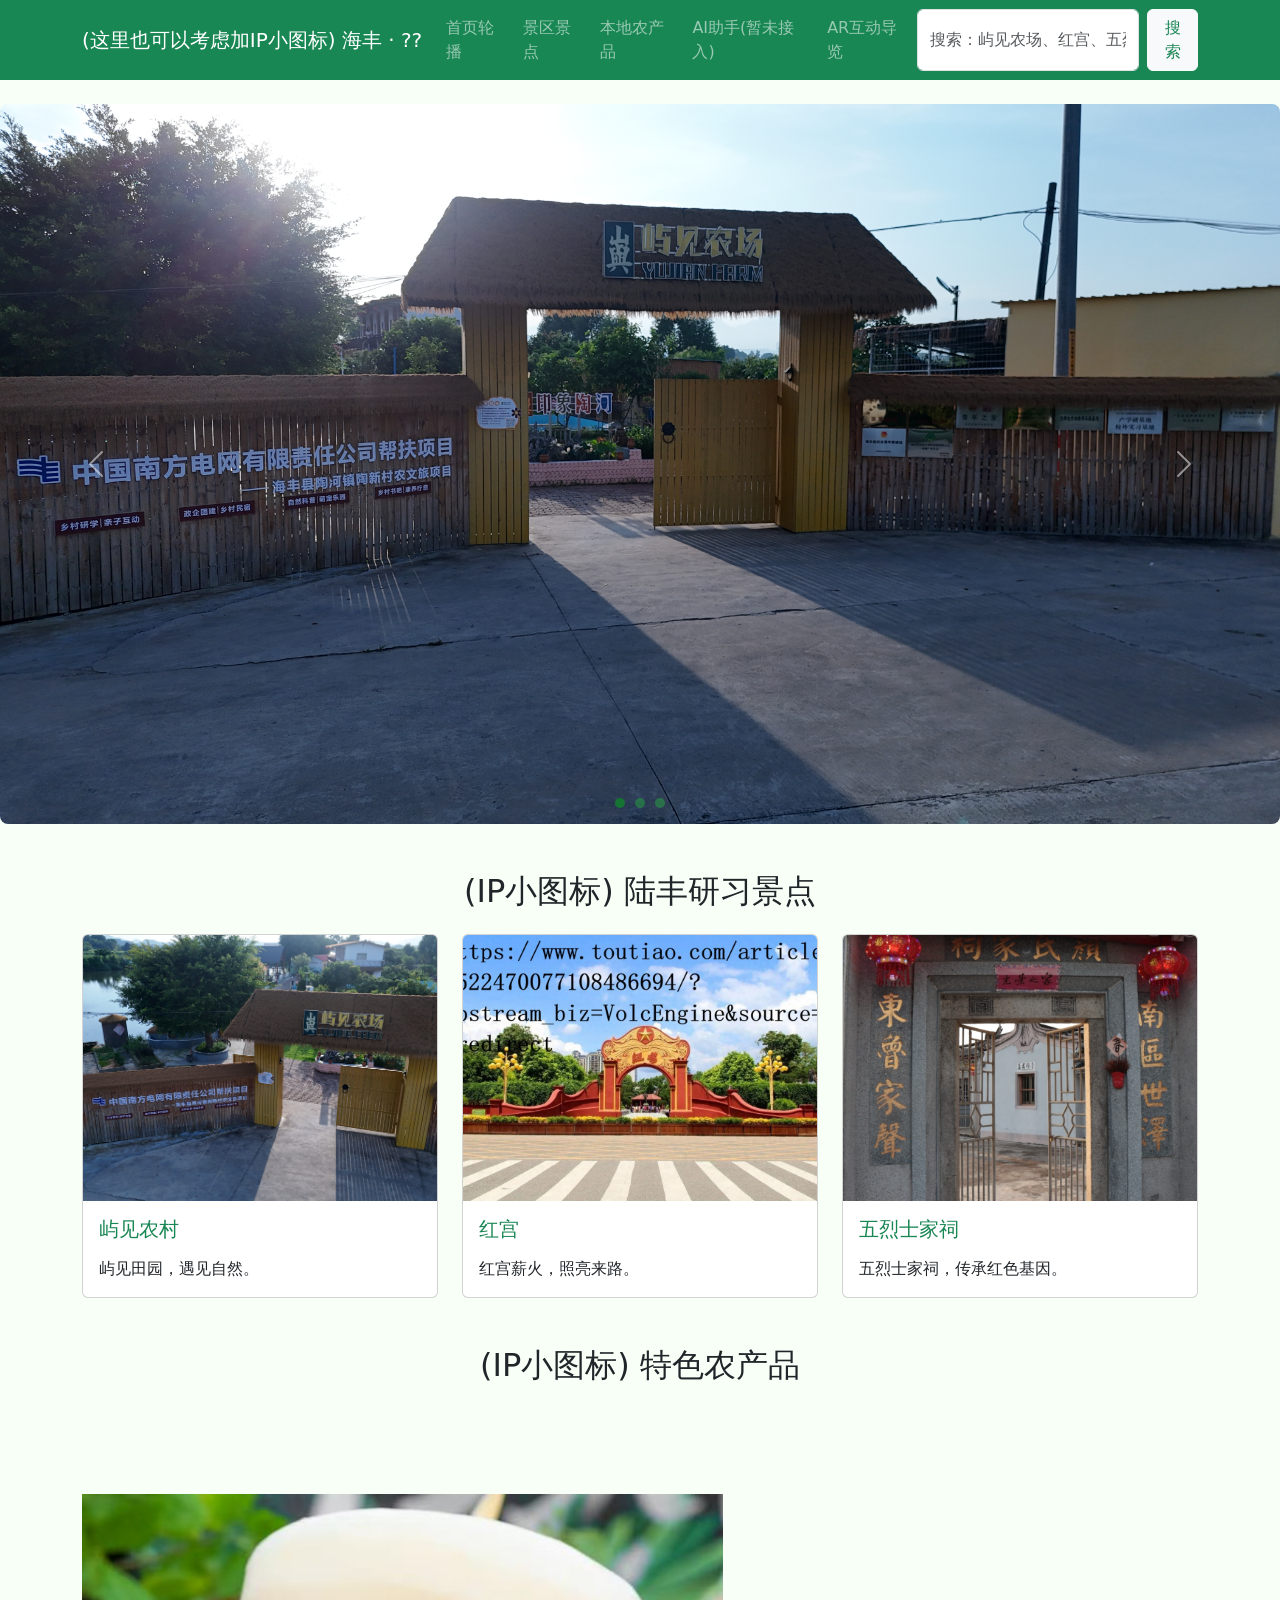
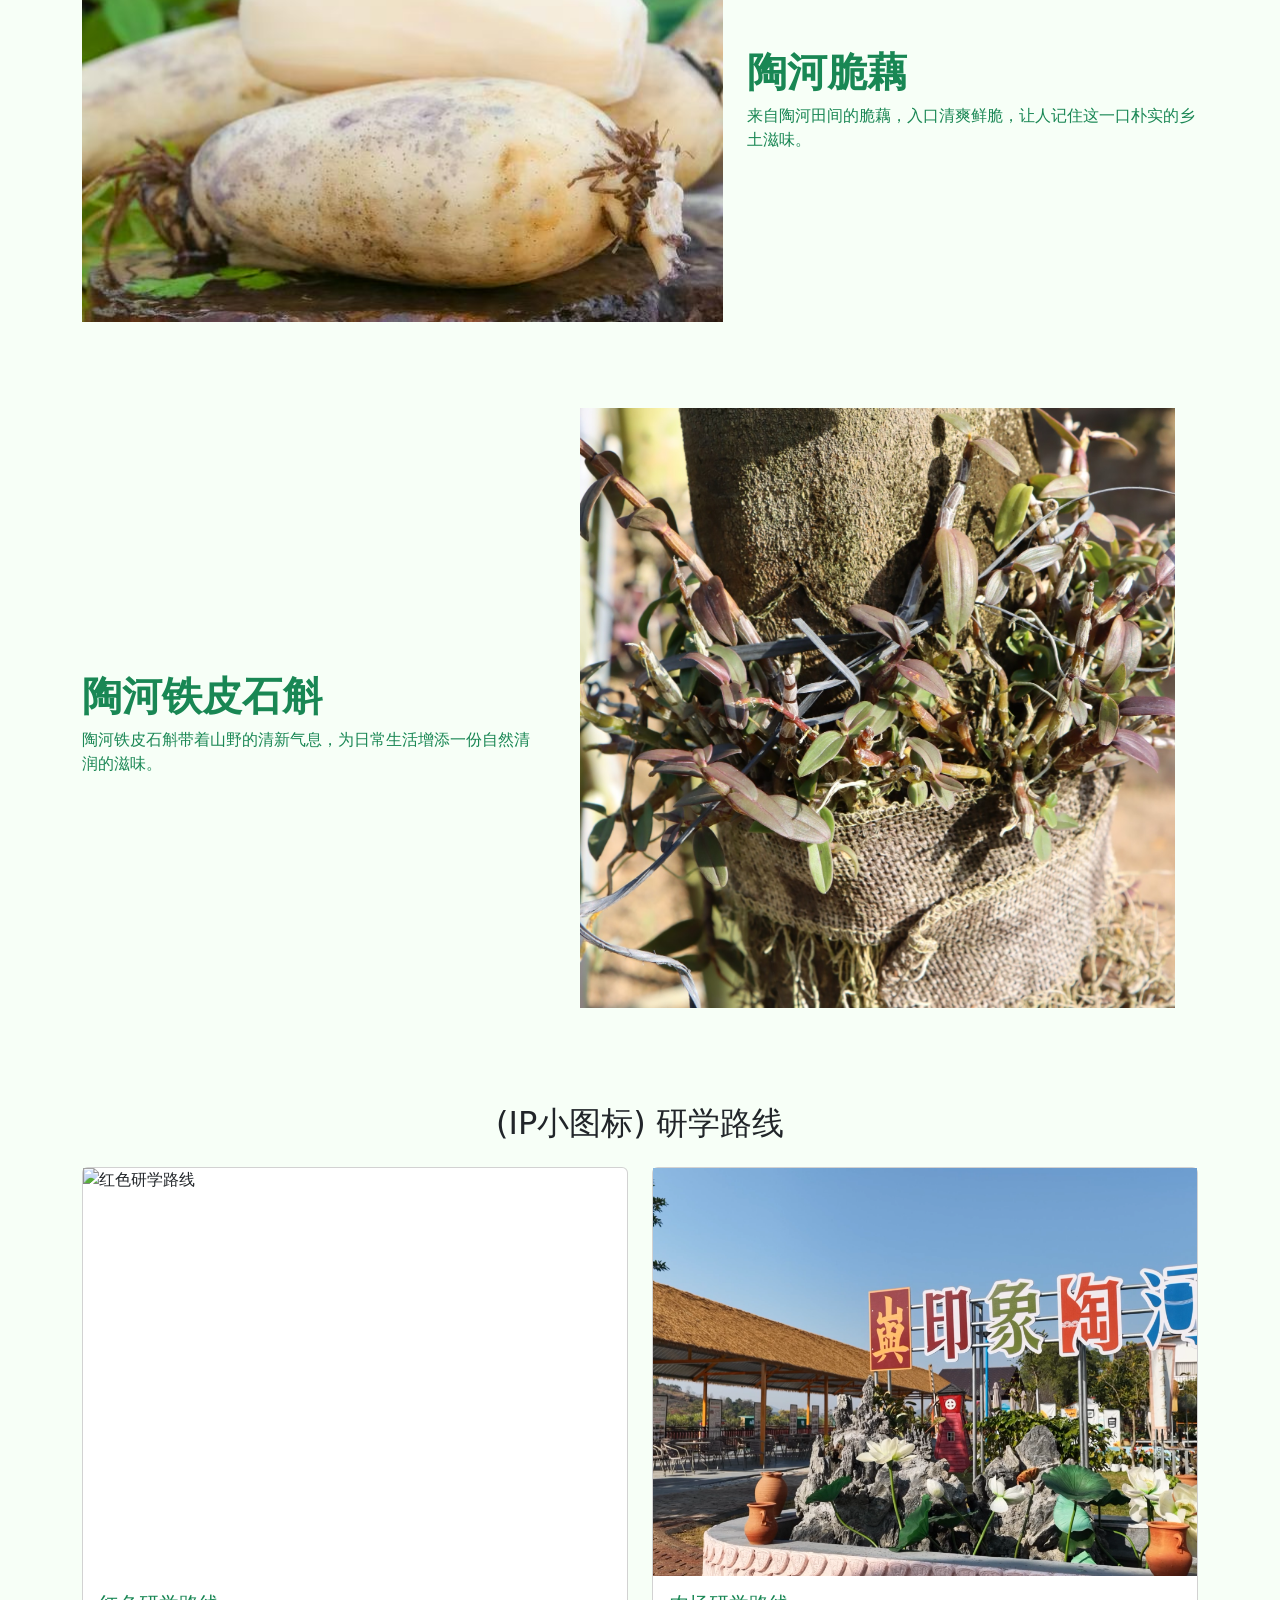
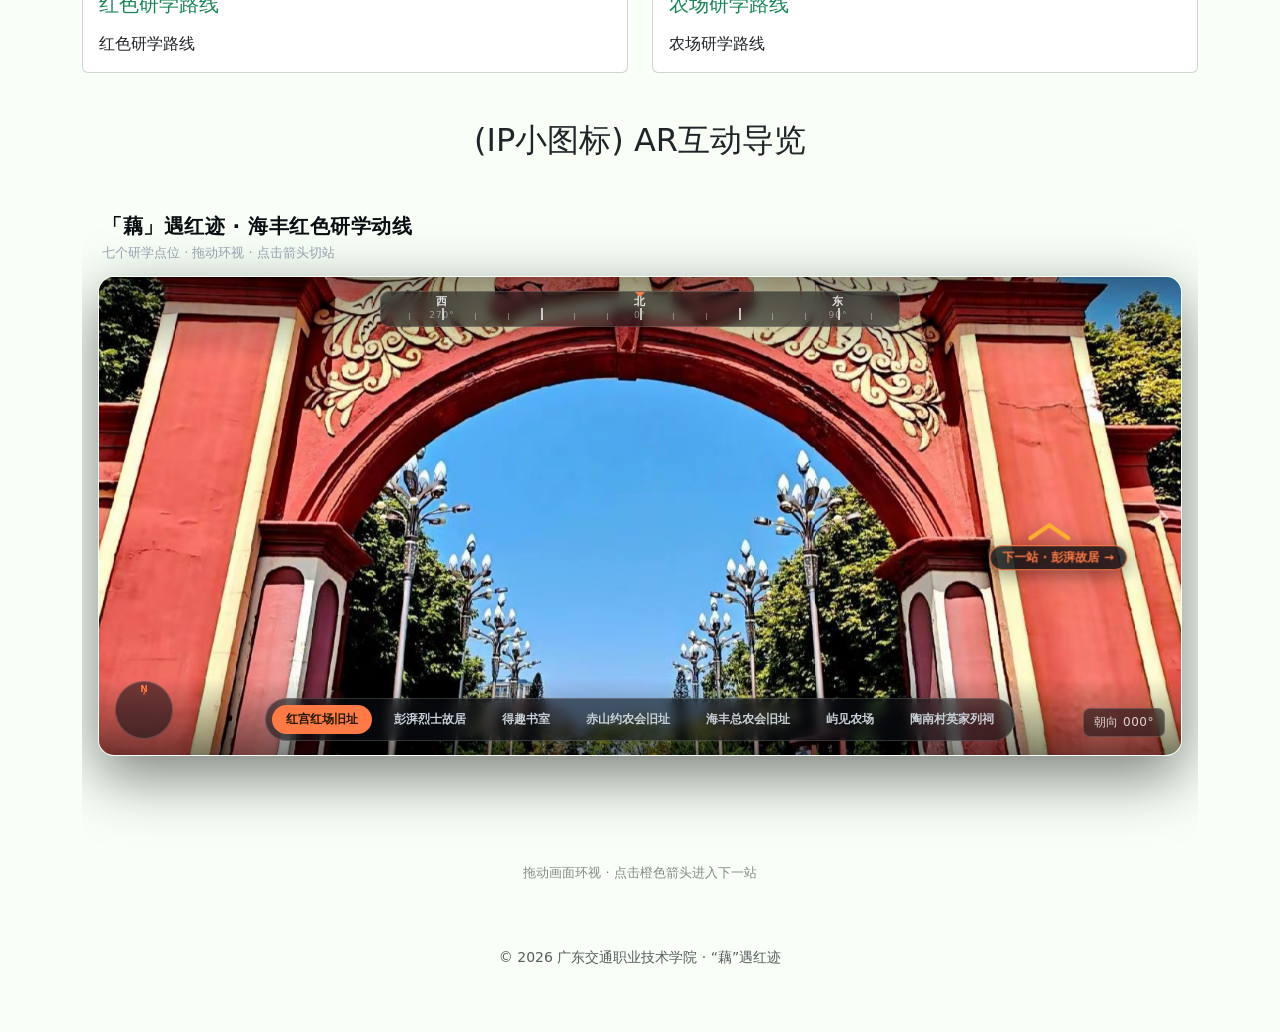
==== index.html @ d26c69d0 "11.13test" ====
<!DOCTYPE html>
<html lang="zh-CN">

<head>
    <meta charset="UTF-8">
    <meta name="viewport" content="width=device-width, initial-scale=1.0">
    <title>海丰红色研学与屿见农场数字化交互宣传平台</title>
    <link href="https://cdn.jsdelivr.net/npm/bootstrap@5.3.0/dist/css/bootstrap.min.css" rel="stylesheet">
    <link rel="stylesheet" href="css/style.css">
</head>

<body>
    <!-- ===== 导航栏 ===== -->
    <nav class="navbar navbar-expand-lg bg-success navbar-dark fixed-top">
        <div class="container">
            <a class="navbar-brand" href="index.html#banner">(这里也可以考虑加IP小图标) 海丰 · ??</a>
            <button class="navbar-toggler" type="button" data-bs-toggle="collapse" data-bs-target="#navMenu">
                <span class="navbar-toggler-icon"></span>
            </button>
            <div class="collapse navbar-collapse" id="navMenu">
                <ul class="navbar-nav me-auto">
                    <li class="nav-item"><a class="nav-link" href="#banner">首页轮播</a></li>
                    <li class="nav-item"><a class="nav-link" href="#spot">景区景点</a></li>
                    <li class="nav-item"><a class="nav-link" href="#farm">本地农产品</a></li>
                    <!-- <li class="nav-item"><a class="nav-link" href="#food">特色小吃</a></li> -->
                    <!-- <li class="nav-item"><a class="nav-link" href="#map">村镇地图(或研学路线)</a></li> -->
                    <!-- <li class="nav-item"><a class="nav-link" href="team/index.html">团队风采(要不要?)</a></li> -->
                    <li class="nav-item"><a class="nav-link" href="#AI">AI助手(暂未接入)</a></li>
                    <li class="nav-item"><a class="nav-link" href="#AR">AR互动导览</a></li>
                </ul>
                <form class="d-flex" onsubmit="goSearch(event)">
                    <input id="searchKey" class="form-control me-2" placeholder="搜索：屿见农场、红宫、五烈士家祠" required>
                    <button class="btn btn-light text-success" type="submit">搜索</button>
                </form>
            </div>
        </div>
    </nav>

    <!-- ===== 轮播图 ===== -->
    <section id="banner" class="mt-5">
        <div id="carouselExampleIndicators" class="carousel slide" data-bs-ride="carousel">
            <div class="carousel-indicators img-fluid">
                <button type="button" data-bs-target="#carouselExampleIndicators" data-bs-slide-to="0" class="active"
                    aria-current="true"></button>
                <button type="button" data-bs-target="#carouselExampleIndicators" data-bs-slide-to="1"></button>
                <button type="button" data-bs-target="#carouselExampleIndicators" data-bs-slide-to="2"></button>
            </div>
            <div class="carousel-inner">
                <div class="carousel-item active">
                    <img src="./images/yujianfarm/yujianfarmA.JPG"
                        class="img-fluid d-md-block d-none w-100 banner-img img-border" alt="屿见农村">
                    <div class="carousel-caption d-none d-md-block">
                    </div>
                    <img src="./images/yujianfarm/yujianfarmA.JPG"
                        class="mobile-banner-img img-fluid d-md-none d-block w-100 img-border" alt="屿见农村">
                    <div class="carousel-caption d-block d-md-none">
                    </div>
                </div>
                <div class="carousel-item">
                    <img src="./images/honggon/honggonA(wubanquan).png" loading="lazy"
                        class="d-md-block d-none w-100 banner-img img-border" alt="红宫">
                    <div class="carousel-caption d-none d-md-block">
                    </div>
                    <img src="./images/honggon/honggonA(wubanquan).png" loading="lazy"
                        class="mobile-banner-img img-fluid d-md-none d-block w-100 img-border" alt="红宫">
                    <div class="carousel-caption d-block d-md-none">
                    </div>
                </div>
                <div class="carousel-item">
                    <img src="./images/wulieshi/wulieshiguan.png" loading="lazy"
                        class="d-md-block d-none banner-img w-100 img-border" alt="五烈士家祠">
                    <div class="carousel-caption d-none d-md-block">
                    </div>
                    <img src="./images/wulieshi/wulieshiguan.png" loading="lazy"
                        class="mobile-banner-img img-fluid d-md-none d-block w-100 img-border" alt="五烈士家祠">
                    <div class="carousel-caption d-block d-md-none">
                    </div>
                </div>
            </div>
            <button class="carousel-control-prev" type="button" data-bs-target="#carouselExampleIndicators"
                data-bs-slide="prev">
                <span class="carousel-control-prev-icon" aria-hidden="true"></span>
                <span class="visually-hidden">Previous</span>
            </button>
            <button class="carousel-control-next" type="button" data-bs-target="#carouselExampleIndicators"
                data-bs-slide="next">
                <span class="carousel-control-next-icon" aria-hidden="true"></span>
                <span class="visually-hidden">Next</span>
            </button>
        </div>
    </section>

    <div class="container py-5">
        <!-- ===== 景点板块 ===== -->
        <section id="spot" class="mb-5 scroll-block">
            <h2 class="text-center mb-4">(IP小图标) 陆丰研习景点</h2>
            <div class="row g-4">
                <div class="col-md-4">
                    <a href="spot/yujianfarm.html" class="text-success text-decoration-none">
                        <div class="card h-100">
                            <img src="./images/yujianfarm/yujianfarmB.JPG" class="card-img-top" alt="屿见农村">
                            <div class="card-body">
                                <h5 class="card-title text-success mb-3">屿见农村</h5>
                                <p class="card-text">屿见田园，遇见自然。</p>
                            </div>
                        </div>
                    </a>
                </div>
                <div class="col-md-4">
                    <a href="spot/honggon.html" class="text-success text-decoration-none">
                        <div class="card h-100">
                            <img src="./images/honggon/honggonB(wubanquan).jpg" class="card-img-top" alt="红宫">
                            <div class="card-body">
                                <h5 class="card-title text-success mb-3">红宫</h5>
                                <p class="card-text">红宫薪火，照亮来路。</p>
                            </div>
                        </div>
                    </a>
                </div>
                <div class="col-md-4">
                    <a href="spot/wulieshijiaci.html" class="text-success text-decoration-none">
                        <div class="card h-100">
                            <img src="./images/wulieshi/wulieshiguan.png" class="card-img-top" alt="五烈士家祠">
                            <div class="card-body">
                                <h5 class="card-title text-success mb-3">五烈士家祠</h5>
                                <p class="card-text">五烈士家祠，传承红色基因。</p>
                            </div>
                        </div>
                    </a>
                </div>
            </div>
        </section>

        <!-- ===== 农产品板块 ===== -->
        <section id="farm" class="mb-5 scroll-block">
            <h2 class="text-center mb-4">(IP小图标) 特色农产品</h2>
            <div class="row">

                <!-- <div class="col-md-6">
                    <a href="farm/ou.html" class="text-success text-decoration-none">
                        <div class="card h-100">
                            <img src="./images/nongchanpin/ou.jpg" loading="lazy" class="card-img-top" alt="陶河脆藕">
                            <div class="card-body">
                                <h5 class="card-title text-success mb-3">陶河脆藕</h5>
                                <p class="card-text">陶河脆藕，鲜脆满口。</p>
                            </div>
                        </div>
                    </a>
                </div> -->


                <div class="col-md-7">
                    <a href="farm/ou.html" class="text-success text-decoration-none">
                        <div class="farm_photo">
                            <!-- <div class="photo__glow" aria-hidden="true"></div> -->
                            <img src="./images/nongchanpin/ou.jpg" loading="lazy" alt="陶河脆藕">
                        </div>
                    </a>
                </div>
                <div class="col-md-5 d-flex flex-column justify-content-center">
                    <a href="farm/ou.html" class="text-success text-decoration-none">
                        <div class="w-100">
                            <h1 class="fw-semibold">陶河脆藕</h1>
                            <p>来自陶河田间的脆藕，入口清爽鲜脆，让人记住这一口朴实的乡土滋味。</p>
                        </div>
                    </a>
                </div>


                <!-- <div class="col-md-6">
                    <a href="./farm/shihu.html" class="text-success text-decoration-none">
                        <div class="card h-100">
                            <img src="./images/nongchanpin/shihu.JPG" loading="lazy" class="card-img-top" alt="农产品3">
                            <div class="card-body">
                                <h5 class="card-title text-success mb-3">陶河铁皮石斛</h5>
                                <p class="card-text">山地石斛，清润养生</p>
                            </div>
                        </div>
                    </a>
                </div> -->

                <div class="col-md-5 d-flex flex-column justify-content-center d-md-flex d-none">
                    <a href="farm/shihu.html" class="text-success text-decoration-none">
                        <div class="w-100">
                            <h1 class="fw-semibold">陶河铁皮石斛</h1>
                            <p> 陶河铁皮石斛带着山野的清新气息，为日常生活增添一份自然清润的滋味。</p>
                        </div>
                    </a>
                </div>
                <div class="col-md-7 mb-5">
                    <a href="farm/shihu.html" class="text-success text-decoration-none">
                        <div class="farm_photo">
                            <!-- <div class="photo__glow" aria-hidden="true"></div> -->
                            <img src="./images/nongchanpin/shihu.JPG" loading="lazy" alt="陶河铁皮石斛">
                        </div>
                    </a>
                </div>
                <div class="col-md-5 d-flex flex-column justify-content-center d-md-none">
                    <a href="farm/shihu.html" class="text-success text-decoration-none">
                        <div class="w-100">
                            <h1 class="fw-semibold">陶河铁皮石斛</h1>
                            <p> 陶河铁皮石斛带着山野的清新气息，为日常生活增添一份自然清润的滋味。</p>
                        </div>
                    </a>
                </div>
            </div>
        </section>

        <!-- ===== 特色小吃板块 ===== -->
        <!-- <section id="food" class="mb-5 scroll-block">
            <h2 class="text-center mb-4">(IP小图标) 地道特色小吃</h2>
            <div class="row g-4">
                <div class="col-md-3">
                    <a href="food/hexian.html" class="text-success text-decoration-none">
                        <div class="card h-100">
                            <img src="./images/tesexiaochi/hexian.jpg" loading="lazy" class="card-img-top" alt="特色小吃1">
                            <div class="card-body">
                                <h5 class="card-title text-success mb-3">特色小吃1</h5>
                                <p class="card-text">小吃描述1</p>
                            </div>
                        </div>
                    </a>
                </div>
                <div class="col-md-3">
                    <a href="food/sunrou.html" class="text-success text-decoration-none">
                        <div class="card h-100">
                            <img src="./images/tesexiaochi/zhurousun.jpg" loading="lazy" class="card-img-top"
                                alt="特色小吃2">
                            <div class="card-body">
                                <h5 class="card-title text-success mb-3">特色小吃2</h5>
                                <p class="card-text">小吃描述2</p>
                            </div>
                        </div>
                    </a>
                </div>
                <div class="col-md-3">
                    <a href="food/zugaogao.html" class="text-success text-decoration-none">
                        <div class="card h-100">
                            <img src="./images/tesexiaochi/bozaigao.jpg" loading="lazy" class="card-img-top"
                                alt="特色小吃3">
                            <div class="card-body">
                                <h5 class="card-title text-success mb-3">特色小吃3</h5>
                                <p class="card-text">小吃描述3</p>
                            </div>
                        </div>
                    </a>
                </div>
                <div class="col-md-3">
                    <a href="food/gegeng.html" class="text-success text-decoration-none">
                        <div class="card h-100">
                            <img src="./images/tesexiaochi/fenggegeng.jpg" loading="lazy" class="card-img-top"
                                alt="特色小吃4">
                            <div class="card-body">
                                <h5 class="card-title text-success mb-3">特色小吃4</h5>
                                <p class="card-text">小吃描述4</p>
                            </div>
                        </div>
                    </a>
                </div>
            </div>
        </section> -->

        <!-- ===== 地图板块 ===== -->

        <!-- <section id="map" class="mb-5 scroll-block">
            <h2 class="text-center mb-4">🗺️ 连江口镇地图</h2>
            <div class="card shadow-sm">
                <div class="card-body p-0">
                    <iframe src="https://ditu.amap.com/ssr/embed/place?id=B02FB0OK1F&amp;name=%E8%BF%9E%E6%B1%9F%E5%8F%A3%E9%95%87&amp;lng=113.299975&amp;lat=24.015193&amp;address=%E8%8B%B1%E5%BE%B7%E5%B8%82&amp;zoom=16&amp;source=poi_detail&amp;platform=pc" width="100%" height="450" frameborder="0"
                        style="border-radius:12px; border:2px solid #28a745;">
                    </iframe>
                </div>
            </div>
            <div class="text-center mt-3">
                <a href="https://ditu.amap.com/ssr/embed/place?id=B02FB0OK1F&amp;name=%E8%BF%9E%E6%B1%9F%E5%8F%A3%E9%95%87&amp;lng=113.299975&amp;lat=24.015193&amp;address=%E8%8B%B1%E5%BE%B7%E5%B8%82&amp;zoom=16&amp;source=poi_detail&amp;platform=pc" target="_blank" class="btn btn-success btn-lg">
                    🗺️ 点此查看地图
                </a>
            </div>
        </section> -->
        <section id="map" class="mb-5 scroll-block">
            <h2 class="text-center mb-4">(IP小图标) 研学路线</h2>
            <div class="row g-4">
                <div class="col-md-6">
                    <a href="food/gegeng.html" class="text-success text-decoration-none">
                        <div class="card h-100">
                            <div class="yanxue_box">
                                <img src="./images/tesexiaochi/fenggegeng.jpg" loading="lazy" class="yanxue_img"
                                    alt="红色研学路线">
                            </div>
                            <div class="card-body">
                                <h5 class="card-title text-success mb-3">红色研学路线</h5>
                                <p class="card-text">红色研学路线</p>
                            </div>
                        </div>
                    </a>
                </div>
                <div class="col-md-6">
                    <a href="spot/yujianfarm.html#yanxue_farm" class="text-success text-decoration-none">
                        <div class="card h-100">
                            <div class="yanxue_box">
                                <img src="./images/yujianfarm/yanxuefengmian.png" loading="lazy" class="yanxue_img"
                                    alt="农场研学路线">
                            </div>
                            <div class="card-body">
                                <h5 class="card-title text-success mb-3">农场研学路线</h5>
                                <p class="card-text">农场研学路线</p>
                            </div>
                        </div>
                    </a>
                </div>
            </div>
        </section>


        <!-- ===== 团队风采板块（首页展示） ===== -->
        <section id="AR" class="mb-5 scroll-block">
            <h2 class="text-center mb-4">(IP小图标) AR互动导览</h2>
            <div class="ar-wrap">
                <iframe src="ar/AR_haiFeng.html" title="海丰红色研学动线 · 七站互动导览" loading="lazy" allow="fullscreen"
                    referrerpolicy="no-referrer-when-downgrade" style="display:block;width:100%;border:0;border-radius:16px;
                    height:clamp(420px,74vh,720px);">
                </iframe>
                <p class="ar-cap">拖动画面环视 · 点击橙色箭头进入下一站</p>
            </div>

            <!-- <h2 class="text-center mb-4">(IP小图标) 团队风采</h2>
            <div class="row g-4 justify-content-center">
                <div class="col-md-4">
                    <div class="card h-100">
                        <a href="team/index.html" class="text-decoration-none text-reset">
                            <img src="./images/team/zhimingxingdu.png" loading="lazy" 
                            class="card-img-top" alt="团队合照" style="height:220px; object-fit:contain;">
                        <div class="card-body text-center">
                            <h5>🚗 队伍名字？？？</h5>
                            <p class="text-muted">广东交通职业技术学院</p>
                            <p class="text-muted small">海丰红色研学与屿见农场数字化交互宣传平台</p>
                        </div>
                        </a>
                    </div>
                </div>
            </div> -->
        </section>
        <!-- 以上内容暂时对栅格进行了修改,进行了居中 -->
        <!-- 以下内容暂时注释掉，勿删 -->
        <!-- <div class="col-md-4">
                    <div class="card h-100">
                        <a href="./team/lianjiangkouzhen.html" class="text-decoration-none text-reset">
                            <img src="./images/team/jiangkouDiaoYan1.png" class="card-img-top" alt="连江口镇慰问"
                            style="height:220px; object-fit:cover;">
                        <div class="card-body text-center">
                            <h5>💝 连江口镇调研 & 访谈</h5>
                            <p class="text-muted">通过线上线下同步开展调研和访谈</p>
                        </div>
                        </a>
                    </div>
                </div>
                <div class="col-md-4">
                    <div class="card h-100">
                        <a href="team/lianzhangCulture.html" class="text-decoration-none text-reset">
                            <img src="./images/team/lianzhangcunWeiWen.jpg" class="card-img-top" alt="文化调研"
                            style="height:220px; object-fit:cover;">
                        <div class="card-body text-center">
                            <h5>📜 连樟村活动开展</h5>
                            <p class="text-muted">调研村历、民俗、非遗传统文化<br>
                                开展普法教育活动
                            </p>
                        </div>
                        </a>
                    </div>
                </div>
            </div>
            <div class="text-center mt-4">
                <a href="team/index.html" class="btn btn-success">查看全部团队风采 →</a>
            </div>
        </section>
    </div> -->

        <!-- ===== 页脚 ===== -->
        <footer class="text-center py-3">
            <div class="container">
                <p class="mb-0 text-muted small">© 2026 广东交通职业技术学院 · “藕”遇红迹</p>
            </div>
        </footer>

        <script src="https://cdn.jsdelivr.net/npm/bootstrap@5.3.0/dist/js/bootstrap.bundle.min.js"></script>
        <script src="js/main.js"></script>
</body>

</html>
---- css/style.css ----
body{
    background-color:#f7fff7;
    padding-top:56px;
}
@media (max-width:768px) {
    .banner-img {
        aspect-ratio: 16 / 9;
    }
    .farm_photo{
        height: min(85vw, 480px);
    }
}
.banner-img{
    width: 100%;
    aspect-ratio: 16 / 9;
    object-fit: cover;
}
.card-img-top{
    width: 100%;
    aspect-ratio: 4 / 3;
    object-fit: cover;
}
.scroll-block{
    scroll-margin-top:90px;
}
.img-border{
    /* border:6px solid #28a745; */
    border-radius:8px;
}
.carousel-indicators [data-bs-target] {
    width: 10px;
    height: 10px;
    border-radius: 50%;
    background-color: #28a745;
    margin: 0 5px;
    border: none;
}
.carousel-indicators .active {
    background-color: #157333;
}
.text-decoration-none{
    text-decoration: none;
}
.mobile-banner-img {
    width: 100%;
    aspect-ratio: 16 / 9;
    object-fit: cover;
}
.yanxue_box{
    width: 100%;
    aspect-ratio: 4 / 3;
    overflow: hidden;
}
.yanxue_img{
    width: 100%;
    height: 100%;
    object-fit: cover;
    transition: transform 0.5s;
}
.yanxue_img:hover {
    transform: scale(1.1);
}

/* ar */
.ar-wrap{ margin:28px 0; overscroll-behavior:contain }
.ar-cap{ margin:10px 0 0; font-size:13px; color:#888; text-align:center }

/* 农产品样式1 */
.farm_photo{
    height: clamp(340px, 50vw, 600px);
    overflow: hidden;
}
.farm_photo img{
    display: block;
    width: 100%;
    height: 100%;
    object-fit: contain;
    aspect-ratio: 1 / 1;
    /* mask-image: radial-gradient(ellipse 76% 79% at 47% 50%, #000 58%, transparent 100%); */
}

/* 农产品样式2  */
/* .farm_photo {
  position: relative;
  height: clamp(340px, 50vw, 600px);
  display: grid;
  place-items: center;
  isolation: isolate;
}

/* 椭圆外围的发散效果 */
/* .farm_photo_glow {
  position: absolute;
  width: 88%;
  height: 82%;
  border-radius: 50%;
  background: rgba(156, 128, 98, .35);
  filter: blur(28px);
  z-index: -1;
} */

/* .farm_photo img {
  display: block;
  width: 82%;
  height: 76%;
  object-fit: cover;
  border-radius: 50%;
  border: 2px solid rgba(156, 128, 98, .65);
  box-shadow: 0 12px 35px rgba(35, 50, 43, .16);
  transition: transform .7s ease;
}

.farm_photo:hover img {
  transform: scale(1.05);
} */
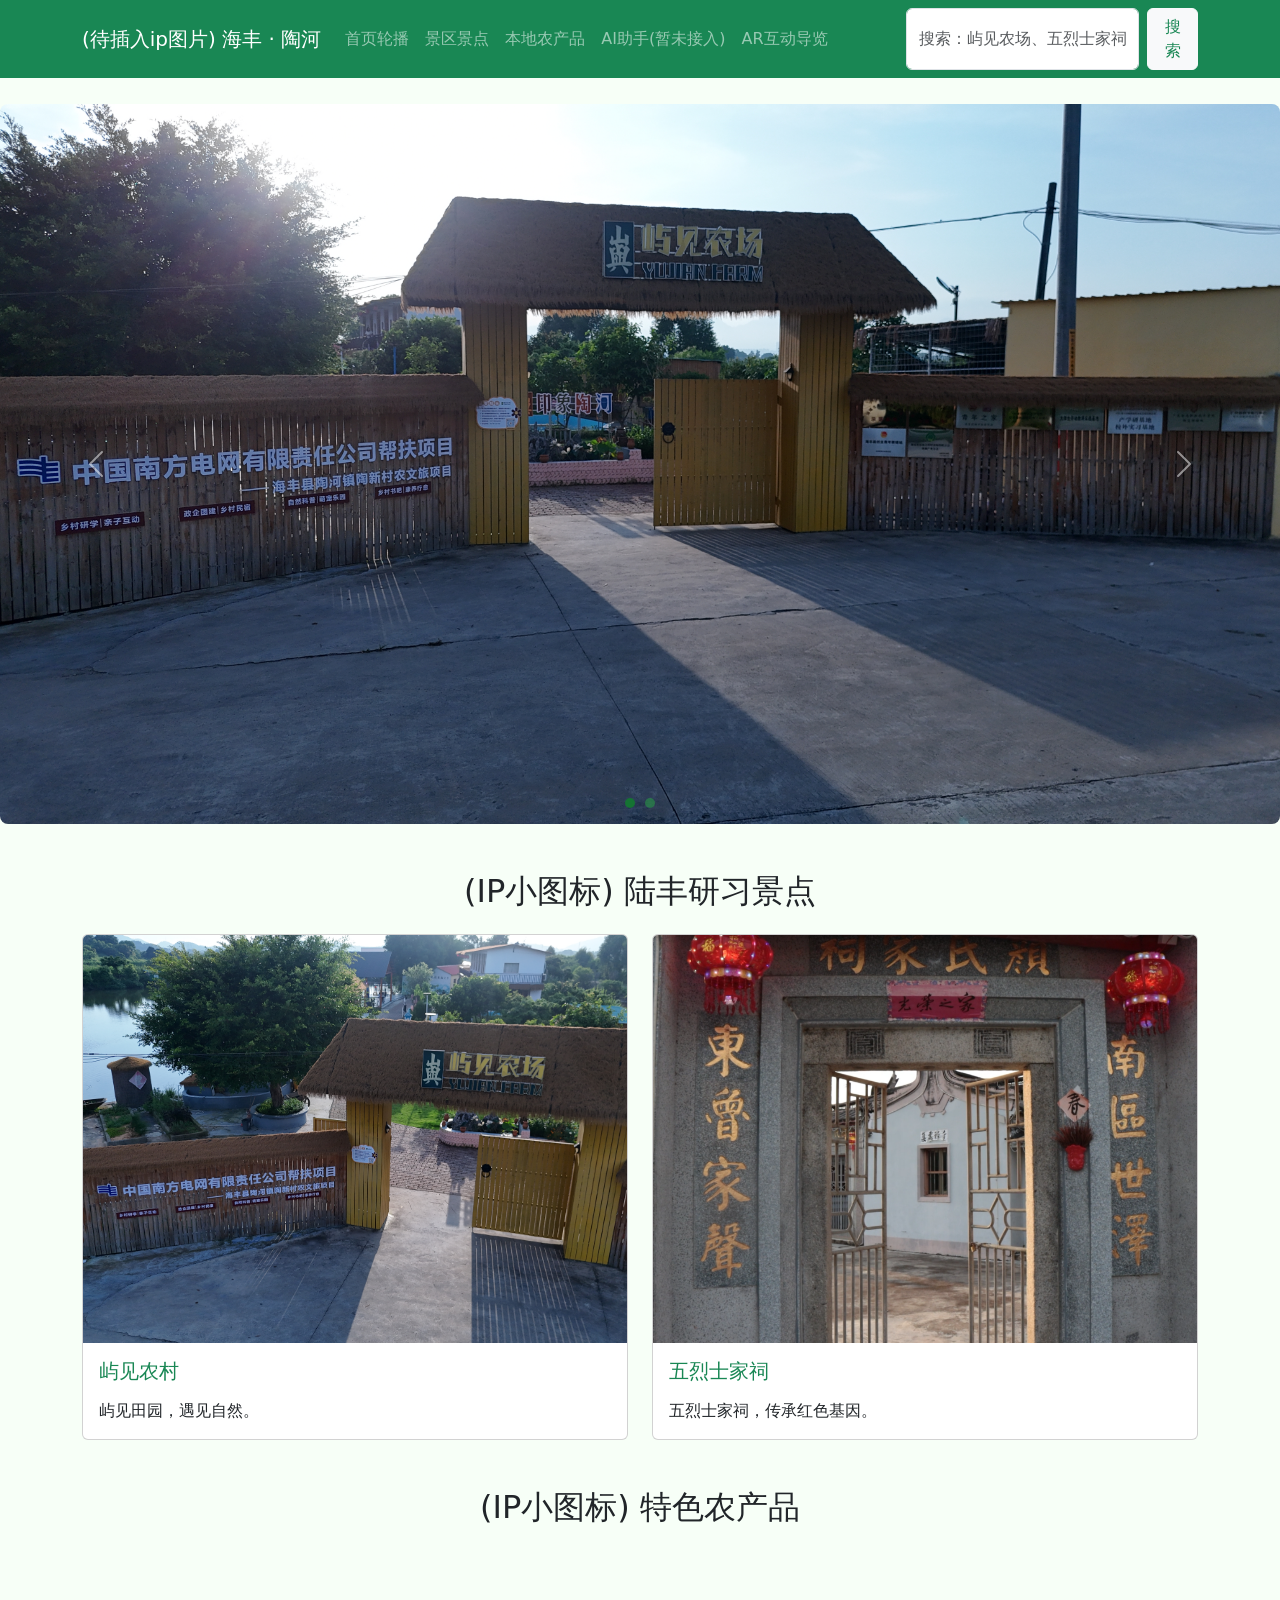
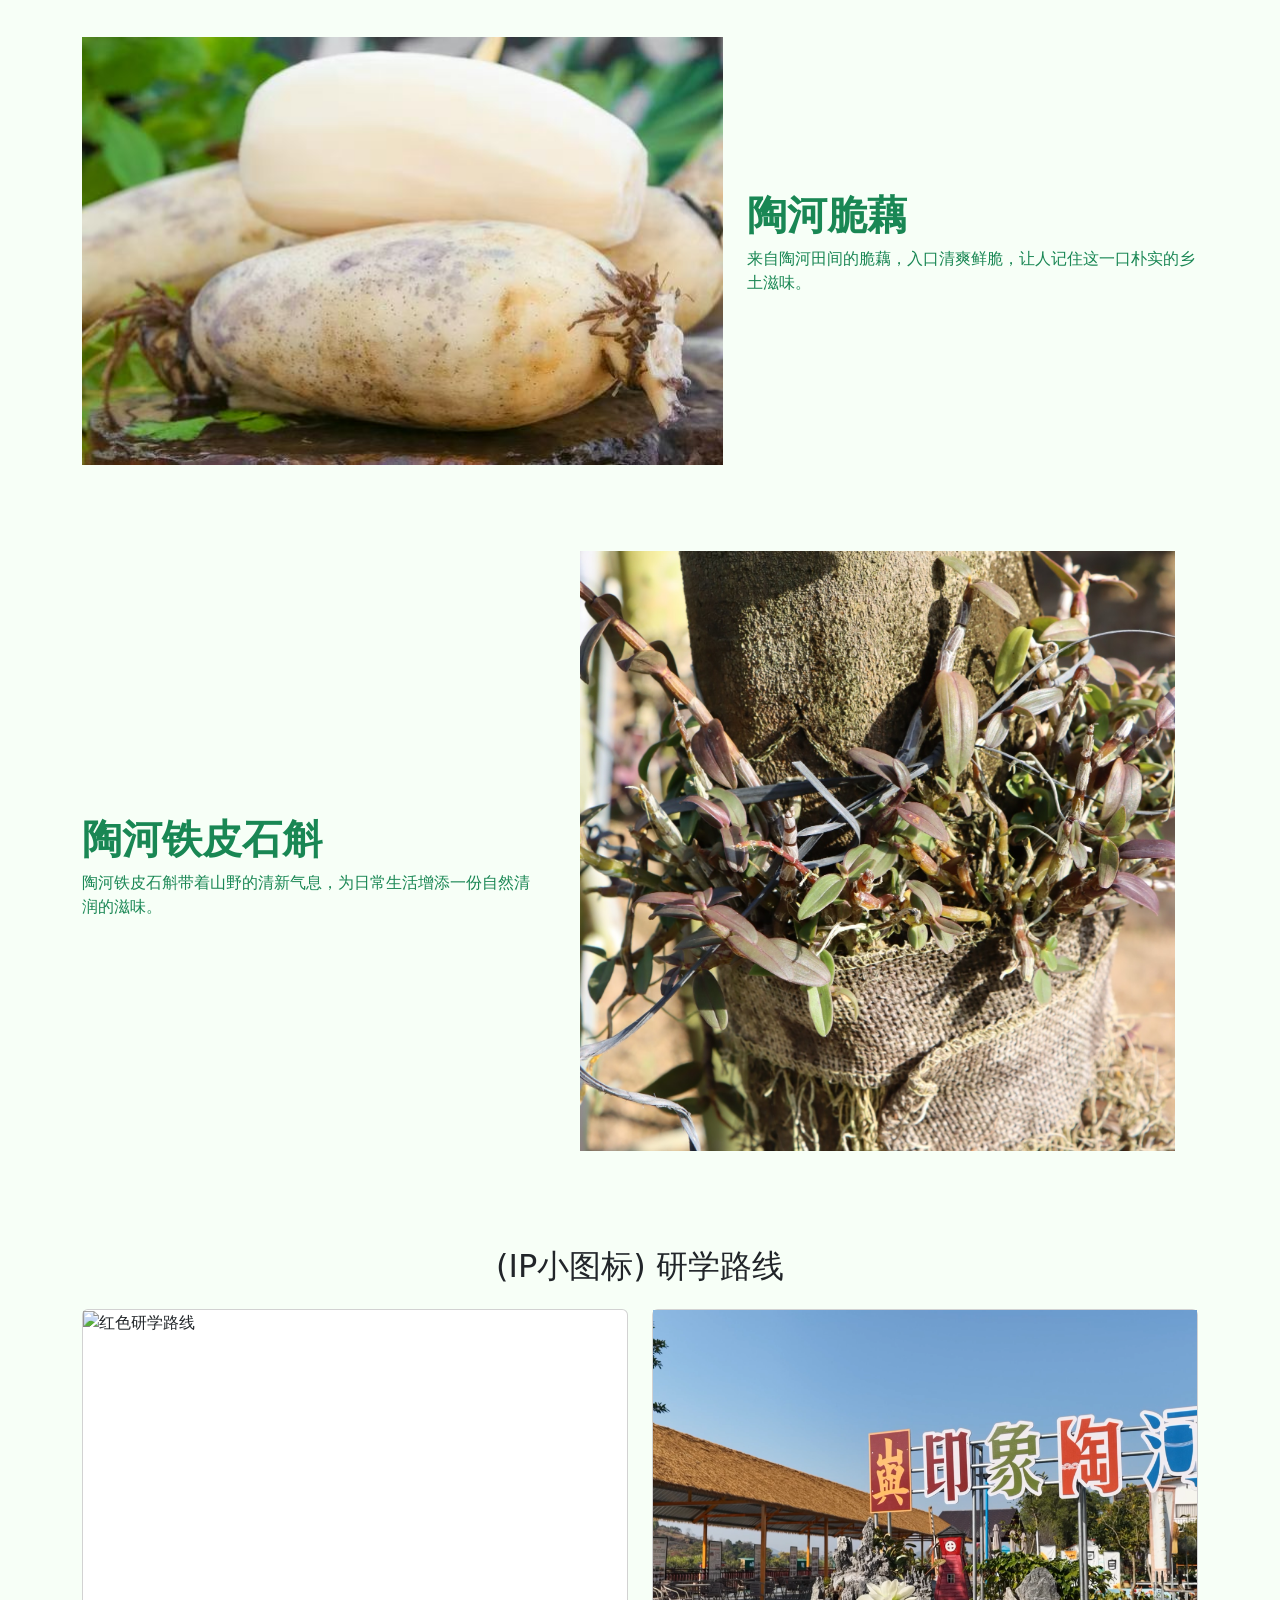
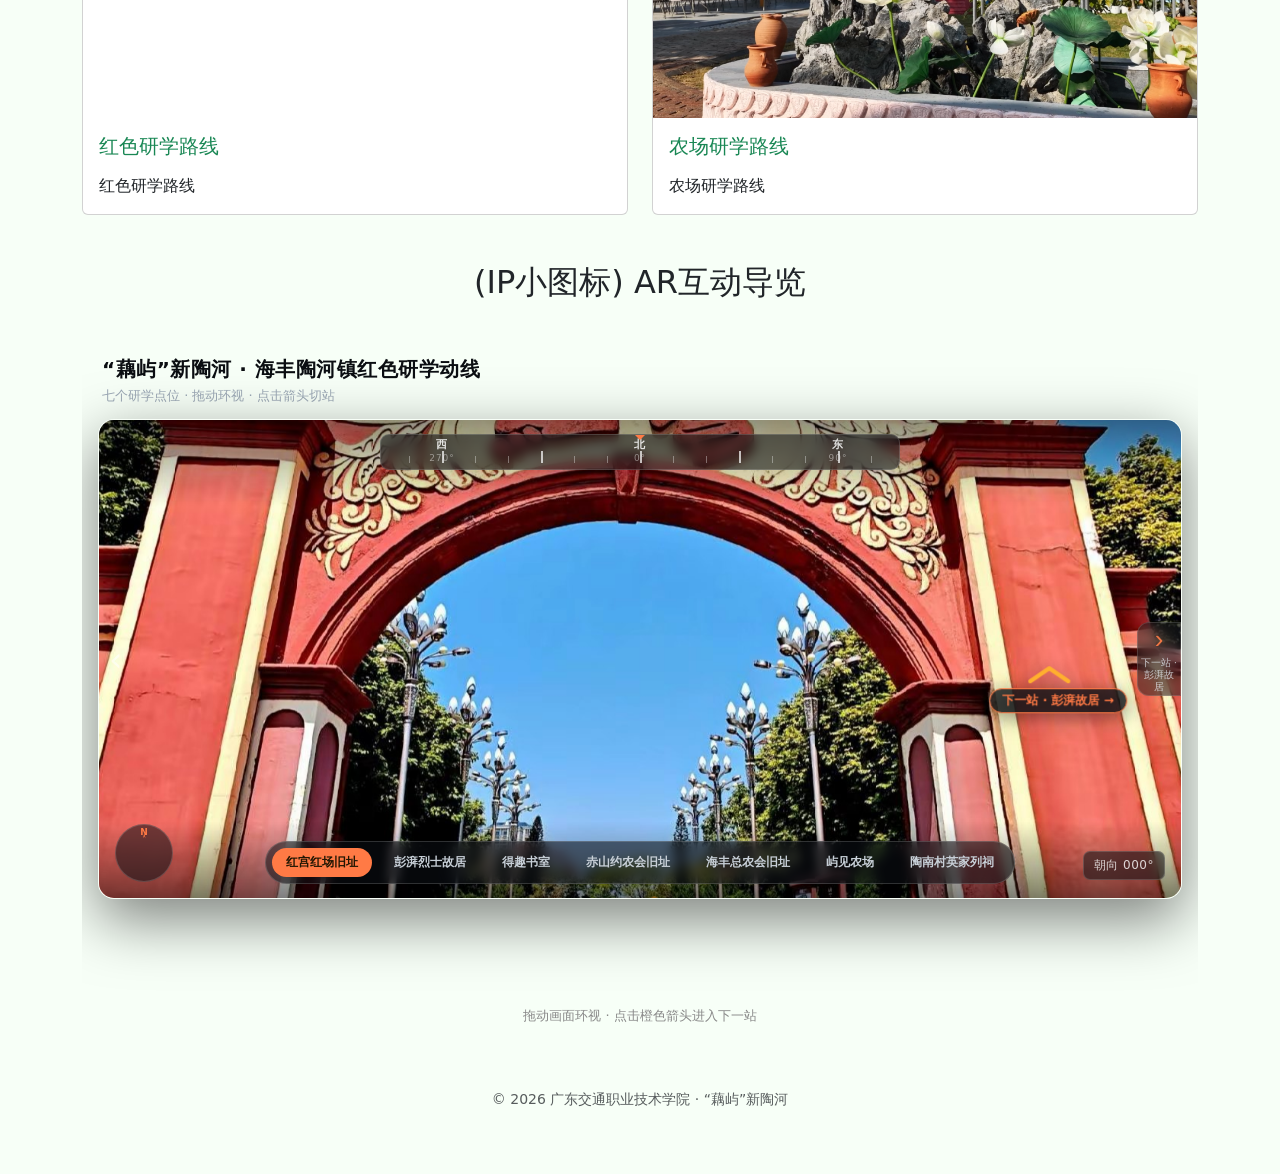
==== commit 657b5d46: "11.17modified and README" ====
--- a/index.html
+++ b/index.html
@@ -13,7 +13,7 @@
     <!-- ===== 导航栏 ===== -->
     <nav class="navbar navbar-expand-lg bg-success navbar-dark fixed-top">
         <div class="container">
-            <a class="navbar-brand" href="index.html#banner">(这里也可以考虑加IP小图标) 海丰 · ??</a>
+            <a class="navbar-brand" href="index.html#banner">(待插入ip图片) 海丰 · 陶河</a>
             <button class="navbar-toggler" type="button" data-bs-toggle="collapse" data-bs-target="#navMenu">
                 <span class="navbar-toggler-icon"></span>
             </button>
@@ -29,7 +29,7 @@
                     <li class="nav-item"><a class="nav-link" href="#AR">AR互动导览</a></li>
                 </ul>
                 <form class="d-flex" onsubmit="goSearch(event)">
-                    <input id="searchKey" class="form-control me-2" placeholder="搜索：屿见农场、红宫、五烈士家祠" required>
+                    <input id="searchKey" class="form-control me-2" placeholder="搜索：屿见农场、五烈士家祠" required>
                     <button class="btn btn-light text-success" type="submit">搜索</button>
                 </form>
             </div>
@@ -43,7 +43,7 @@
                 <button type="button" data-bs-target="#carouselExampleIndicators" data-bs-slide-to="0" class="active"
                     aria-current="true"></button>
                 <button type="button" data-bs-target="#carouselExampleIndicators" data-bs-slide-to="1"></button>
-                <button type="button" data-bs-target="#carouselExampleIndicators" data-bs-slide-to="2"></button>
+                <!-- <button type="button" data-bs-target="#carouselExampleIndicators" data-bs-slide-to="2"></button> -->
             </div>
             <div class="carousel-inner">
                 <div class="carousel-item active">
@@ -56,7 +56,7 @@
                     <div class="carousel-caption d-block d-md-none">
                     </div>
                 </div>
-                <div class="carousel-item">
+                <!-- <div class="carousel-item">
                     <img src="./images/honggon/honggonA(wubanquan).png" loading="lazy"
                         class="d-md-block d-none w-100 banner-img img-border" alt="红宫">
                     <div class="carousel-caption d-none d-md-block">
@@ -65,7 +65,7 @@
                         class="mobile-banner-img img-fluid d-md-none d-block w-100 img-border" alt="红宫">
                     <div class="carousel-caption d-block d-md-none">
                     </div>
-                </div>
+                </div> -->
                 <div class="carousel-item">
                     <img src="./images/wulieshi/wulieshiguan.png" loading="lazy"
                         class="d-md-block d-none banner-img w-100 img-border" alt="五烈士家祠">
@@ -95,7 +95,7 @@
         <section id="spot" class="mb-5 scroll-block">
             <h2 class="text-center mb-4">(IP小图标) 陆丰研习景点</h2>
             <div class="row g-4">
-                <div class="col-md-4">
+                <div class="col-md-6">
                     <a href="spot/yujianfarm.html" class="text-success text-decoration-none">
                         <div class="card h-100">
                             <img src="./images/yujianfarm/yujianfarmB.JPG" class="card-img-top" alt="屿见农村">
@@ -106,7 +106,7 @@
                         </div>
                     </a>
                 </div>
-                <div class="col-md-4">
+                <!-- <div class="col-md-4">
                     <a href="spot/honggon.html" class="text-success text-decoration-none">
                         <div class="card h-100">
                             <img src="./images/honggon/honggonB(wubanquan).jpg" class="card-img-top" alt="红宫">
@@ -116,8 +116,8 @@
                             </div>
                         </div>
                     </a>
-                </div>
-                <div class="col-md-4">
+                </div> -->
+                <div class="col-md-6">
                     <a href="spot/wulieshijiaci.html" class="text-success text-decoration-none">
                         <div class="card h-100">
                             <img src="./images/wulieshi/wulieshiguan.png" class="card-img-top" alt="五烈士家祠">
@@ -312,7 +312,7 @@
         </section>
 
 
-        <!-- ===== 团队风采板块（首页展示） ===== -->
+        <!-- ===== AR互动导览板块（首页展示） ===== -->
         <section id="AR" class="mb-5 scroll-block">
             <h2 class="text-center mb-4">(IP小图标) AR互动导览</h2>
             <div class="ar-wrap">
@@ -378,7 +378,7 @@
         <!-- ===== 页脚 ===== -->
         <footer class="text-center py-3">
             <div class="container">
-                <p class="mb-0 text-muted small">© 2026 广东交通职业技术学院 · “藕”遇红迹</p>
+                <p class="mb-0 text-muted small">© 2026 广东交通职业技术学院 · “藕屿”新陶河</p>
             </div>
         </footer>
 
